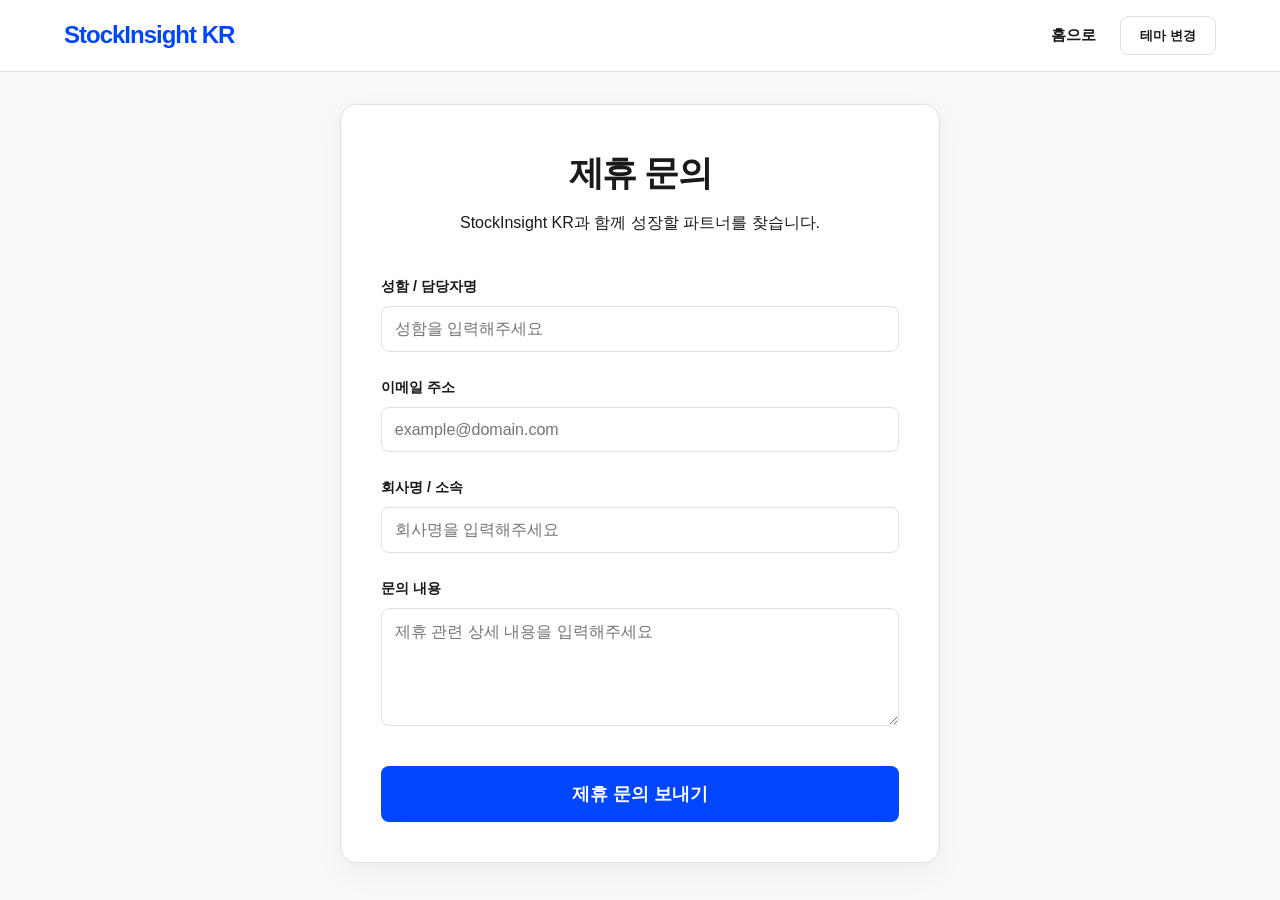
==== partnership.html @ 1f344f00 "Add partnership inquiry page with Formspree integration" ====
<!doctype html>
<html lang="ko">
<head>
  <meta charset="UTF-8" />
  <meta name="viewport" content="width=device-width, initial-scale=1.0" />
  <title>제휴 문의 - StockInsight KR</title>
  <link href='/style.css' rel='stylesheet'>
</head>
<body class="light-mode">
  <nav class="navbar">
    <div class="logo"><a href="/" style="text-decoration: none; color: inherit;">StockInsight KR</a></div>
    <div class="nav-controls">
      <a href="/" class="nav-link">홈으로</a>
      <button id="theme-toggle">테마 변경</button>
    </div>
  </nav>

  <main class="container">
    <section class="form-container">
      <header class="dashboard-header">
        <h1>제휴 문의</h1>
        <p>StockInsight KR과 함께 성장할 파트너를 찾습니다.</p>
      </header>

      <form action="https://formspree.io/f/mjgaybdr" method="POST" class="partnership-form">
        <div class="form-group">
          <label for="name">성함 / 담당자명</label>
          <input type="text" id="name" name="name" placeholder="성함을 입력해주세요" required>
        </div>

        <div class="form-group">
          <label for="email">이메일 주소</label>
          <input type="email" id="email" name="_replyto" placeholder="example@domain.com" required>
        </div>

        <div class="form-group">
          <label for="company">회사명 / 소속</label>
          <input type="text" id="company" name="company" placeholder="회사명을 입력해주세요">
        </div>

        <div class="form-group">
          <label for="message">문의 내용</label>
          <textarea id="message" name="message" rows="5" placeholder="제휴 관련 상세 내용을 입력해주세요" required></textarea>
        </div>

        <!-- Formspree hidden fields -->
        <input type="hidden" name="_subject" value="새로운 제휴 문의가 접수되었습니다!">
        
        <button type="submit" class="submit-btn">제휴 문의 보내기</button>
      </form>
    </section>
  </main>

  <script defer type="text/javascript" src="/main.js"></script>
</body>
</html>
---- style.css ----
:root {
  --bg-color: #f8f9fa;
  --surface-color: #ffffff;
  --text-primary: #1a1a1a;
  --text-secondary: #666666;
  --accent-color: #0046ff;
  --border-color: #e0e0e0;
  --positive-color: #e63946;
  --negative-color: #457b9d;
  --neutral-color: #7f8c8d;
  --input-bg: #ffffff;
}

body.dark-mode {
  --bg-color: #121212;
  --surface-color: #1e1e1e;
  --text-primary: #e0e0e0;
  --text-secondary: #aaaaaa;
  --accent-color: #4d82ff;
  --border-color: #333333;
  --input-bg: #2d2d2d;
}

* {
  box-sizing: border-box;
  margin: 0;
  padding: 0;
}

body {
  font-family: 'Pretendard', -apple-system, BlinkMacSystemFont, 'Segoe UI', Roboto, sans-serif;
  background-color: var(--bg-color);
  color: var(--text-primary);
  line-height: 1.6;
  transition: background-color 0.3s, color 0.3s;
}

.navbar {
  display: flex;
  justify-content: space-between;
  align-items: center;
  padding: 1rem 5%;
  background-color: var(--surface-color);
  border-bottom: 1px solid var(--border-color);
  position: sticky;
  top: 0;
  z-index: 100;
}

.logo {
  font-size: 1.5rem;
  font-weight: 800;
  color: var(--accent-color);
  letter-spacing: -1px;
}

.nav-controls {
  display: flex;
  align-items: center;
  gap: 1.5rem;
}

.nav-link {
  color: var(--text-primary);
  text-decoration: none;
  font-weight: 600;
  font-size: 0.95rem;
}

.nav-link:hover {
  color: var(--accent-color);
}

button, .submit-btn {
  padding: 0.6rem 1.2rem;
  border-radius: 8px;
  border: 1px solid var(--border-color);
  background-color: var(--surface-color);
  color: var(--text-primary);
  cursor: pointer;
  font-weight: 600;
  transition: all 0.2s;
}

button:hover, .submit-btn:hover {
  background-color: var(--accent-color);
  color: white;
  border-color: var(--accent-color);
}

.container {
  max-width: 1200px;
  margin: 2rem auto;
  padding: 0 5%;
}

.dashboard-header {
  margin-bottom: 2.5rem;
  text-align: center;
}

.dashboard-header h1 {
  font-size: 2.2rem;
  margin-bottom: 0.5rem;
  letter-spacing: -1.5px;
}

#current-date {
  color: var(--text-secondary);
  font-weight: 500;
}

.news-grid {
  display: grid;
  grid-template-columns: repeat(auto-fill, minmax(350px, 1fr));
  gap: 1.5rem;
}

.news-card {
  background-color: var(--surface-color);
  border: 1px solid var(--border-color);
  border-radius: 12px;
  padding: 1.5rem;
  display: flex;
  flex-direction: column;
  box-shadow: 0 4px 6px rgba(0,0,0,0.02);
  transition: transform 0.2s, box-shadow 0.2s;
}

.news-card:hover {
  transform: translateY(-5px);
  box-shadow: 0 10px 20px rgba(0,0,0,0.05);
}

.news-badge {
  display: inline-block;
  padding: 0.2rem 0.6rem;
  border-radius: 4px;
  font-size: 0.75rem;
  font-weight: 700;
  margin-bottom: 0.8rem;
  text-transform: uppercase;
}

.badge-finance { background-color: #e1f5fe; color: #01579b; }
.badge-tech { background-color: #ede7f6; color: #4527a0; }
.badge-global { background-color: #f1f8e9; color: #33691e; }

.news-card h3 {
  font-size: 1.25rem;
  margin-bottom: 0.8rem;
  line-height: 1.4;
  letter-spacing: -0.5px;
}

.news-summary {
  font-size: 0.95rem;
  color: var(--text-secondary);
  margin-bottom: 1.5rem;
  flex-grow: 1;
}

.impact-box {
  border-top: 1px dashed var(--border-color);
  padding-top: 1rem;
}

.impact-header {
  display: flex;
  justify-content: space-between;
  align-items: center;
  margin-bottom: 0.8rem;
  font-size: 0.85rem;
  font-weight: 700;
}

.impact-status {
  padding: 2px 8px;
  border-radius: 20px;
}

.status-positive { background-color: rgba(230, 57, 70, 0.1); color: var(--positive-color); }
.status-negative { background-color: rgba(69, 123, 157, 0.1); color: var(--negative-color); }
.status-neutral { background-color: rgba(127, 140, 141, 0.1); color: var(--neutral-color); }

.stocks-list {
  display: flex;
  flex-wrap: wrap;
  gap: 0.5rem;
}

.stock-tag {
  font-size: 0.8rem;
  padding: 4px 10px;
  background-color: var(--bg-color);
  border: 1px solid var(--border-color);
  border-radius: 4px;
  font-weight: 600;
}

/* Form Styles */
.form-container {
  max-width: 600px;
  margin: 0 auto;
  background-color: var(--surface-color);
  padding: 2.5rem;
  border-radius: 16px;
  border: 1px solid var(--border-color);
  box-shadow: 0 10px 30px rgba(0,0,0,0.05);
}

.partnership-form {
  display: flex;
  flex-direction: column;
  gap: 1.5rem;
}

.form-group {
  display: flex;
  flex-direction: column;
  gap: 0.5rem;
}

.form-group label {
  font-size: 0.9rem;
  font-weight: 700;
  color: var(--text-primary);
}

.form-group input, .form-group textarea {
  padding: 0.8rem;
  border-radius: 8px;
  border: 1px solid var(--border-color);
  background-color: var(--input-bg);
  color: var(--text-primary);
  font-family: inherit;
  font-size: 1rem;
  transition: border-color 0.2s;
}

.form-group input:focus, .form-group textarea:focus {
  outline: none;
  border-color: var(--accent-color);
}

.submit-btn {
  margin-top: 1rem;
  background-color: var(--accent-color);
  color: white;
  border: none;
  padding: 1rem;
  font-size: 1.1rem;
}

@media (max-width: 600px) {
  .news-grid {
    grid-template-columns: 1fr;
  }
  .form-container {
    padding: 1.5rem;
  }
}
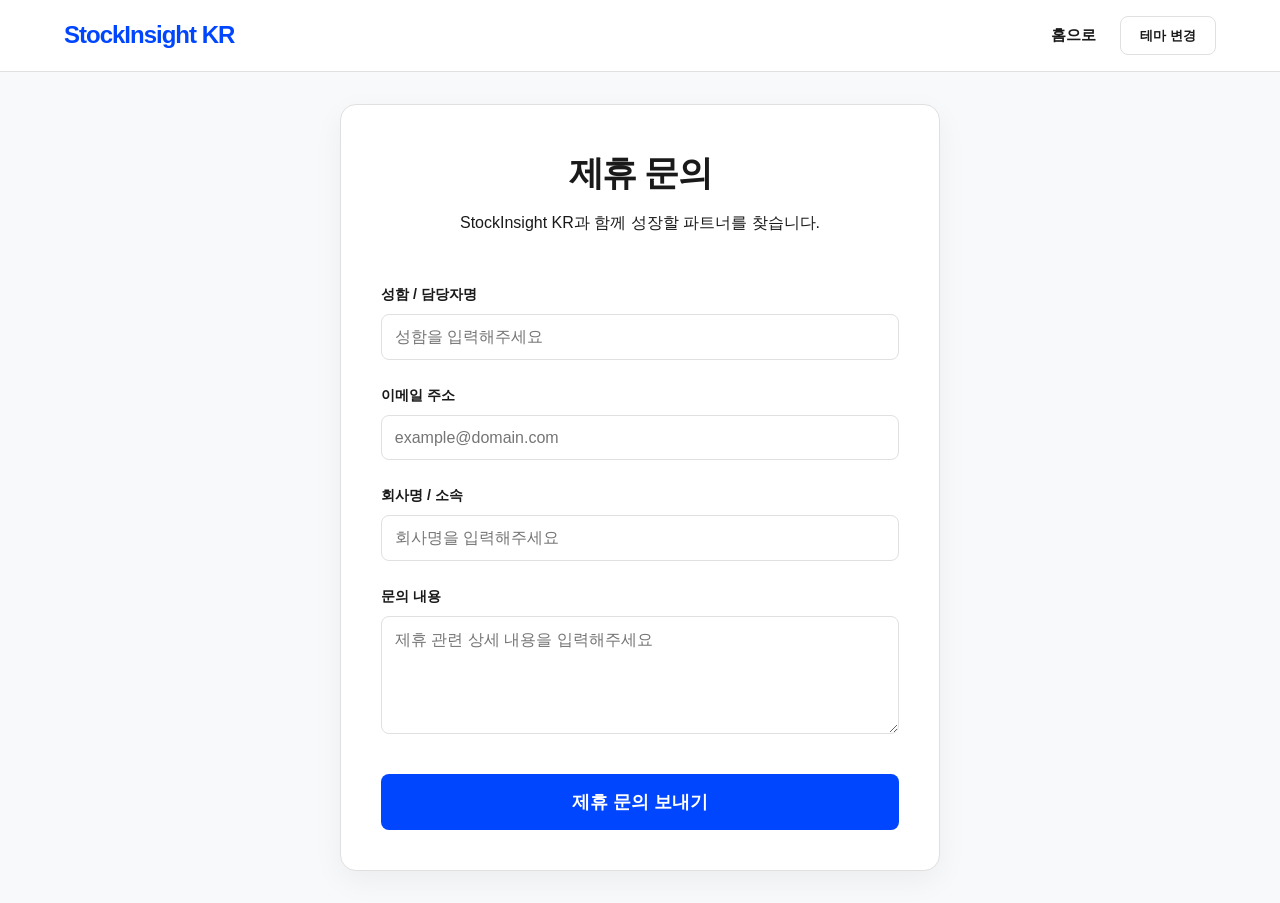
==== commit 74b72e28: "Add Google AdSense scripts and ads.txt file" ====
--- a/partnership.html
+++ b/partnership.html
@@ -4,6 +4,8 @@
   <meta charset="UTF-8" />
   <meta name="viewport" content="width=device-width, initial-scale=1.0" />
   <title>제휴 문의 - StockInsight KR</title>
+  <script async src="https://pagead2.googlesyndication.com/pagead/js/adsbygoogle.js?client=ca-pub-9229217385429689"
+     crossorigin="anonymous"></script>
   <link href='/style.css' rel='stylesheet'>
 </head>
 <body class="light-mode">
--- a/style.css
+++ b/style.css
@@ -95,8 +95,17 @@
 }
 
 .dashboard-header {
-  margin-bottom: 2.5rem;
+  margin-bottom: 3rem;
   text-align: center;
+}
+
+.section-title {
+  font-size: 1.5rem;
+  font-weight: 800;
+  margin-bottom: 1.5rem;
+  padding-left: 0.75rem;
+  border-left: 5px solid var(--accent-color);
+  letter-spacing: -1px;
 }
 
 .dashboard-header h1 {
@@ -109,14 +118,39 @@
   color: var(--text-secondary);
   font-weight: 500;
 }
-
 .news-grid {
-  display: grid;
-  grid-template-columns: repeat(auto-fill, minmax(350px, 1fr));
+  display: flex;
+  overflow-x: auto;
   gap: 1.5rem;
+  padding: 1rem 0.5rem 1.5rem 0.5rem; /* Bottom padding for scrollbar */
+  scroll-snap-type: x mandatory;
+  -webkit-overflow-scrolling: touch;
+}
+
+/* Styled scrollbar for a better "bar" look */
+.news-grid::-webkit-scrollbar {
+  display: block;
+  height: 6px;
+}
+
+.news-grid::-webkit-scrollbar-track {
+  background: var(--border-color);
+  border-radius: 10px;
+}
+
+.news-grid::-webkit-scrollbar-thumb {
+  background: var(--accent-color);
+  border-radius: 10px;
+}
+
+.news-grid::-webkit-scrollbar-thumb:hover {
+  background: #0036cc;
 }
 
 .news-card {
+...
+
+  flex: 0 0 350px; /* Fixed width for horizontal scroll */
   background-color: var(--surface-color);
   border: 1px solid var(--border-color);
   border-radius: 12px;
@@ -125,6 +159,7 @@
   flex-direction: column;
   box-shadow: 0 4px 6px rgba(0,0,0,0.02);
   transition: transform 0.2s, box-shadow 0.2s;
+  scroll-snap-align: start;
 }
 
 .news-card:hover {
@@ -252,6 +287,13 @@
   font-size: 1.1rem;
 }
 
+/* Comments Section */
+.comments-section {
+  margin-top: 4rem;
+  padding-top: 2rem;
+  border-top: 1px solid var(--border-color);
+}
+
 @media (max-width: 600px) {
   .news-grid {
     grid-template-columns: 1fr;
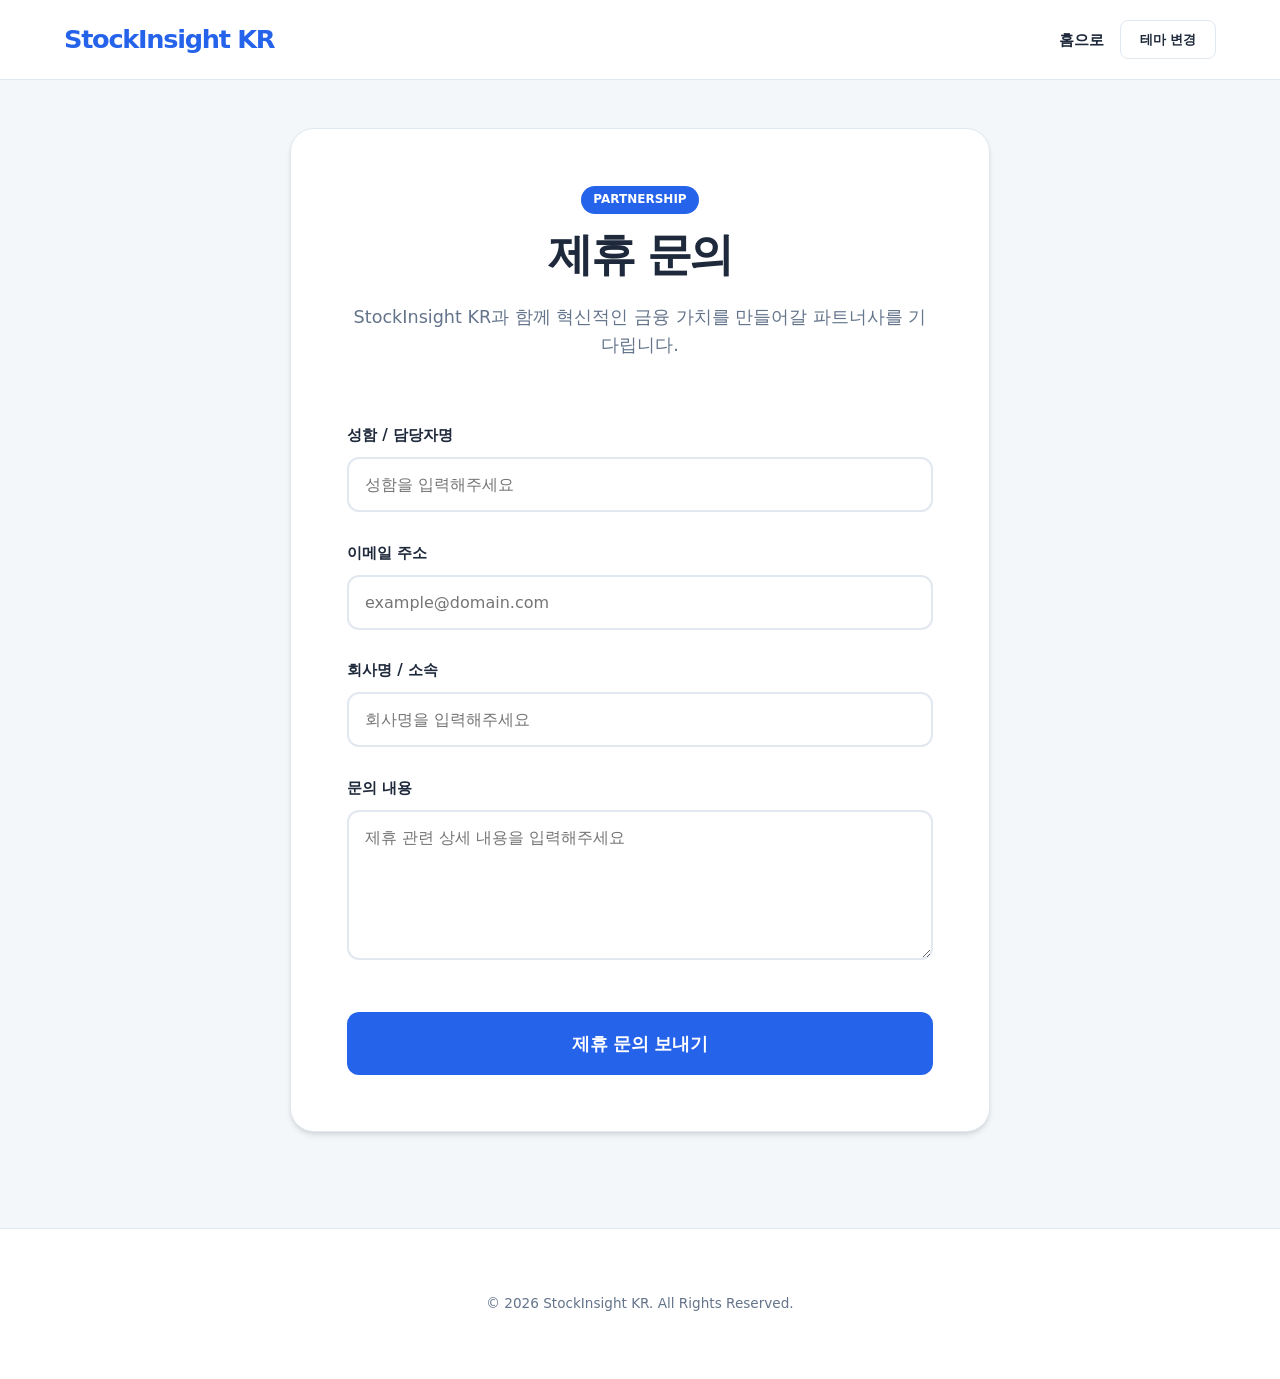
==== commit 68499416: "Add privacy policy, terms of service pages and revamp partnership form UI" ====
--- a/partnership.html
+++ b/partnership.html
@@ -3,9 +3,8 @@
 <head>
   <meta charset="UTF-8" />
   <meta name="viewport" content="width=device-width, initial-scale=1.0" />
-  <title>제휴 문의 - StockInsight KR</title>
-  <script async src="https://pagead2.googlesyndication.com/pagead/js/adsbygoogle.js?client=ca-pub-9229217385429689"
-     crossorigin="anonymous"></script>
+  <title>제휴 문의 | StockInsight KR</title>
+  <script async src="https://pagead2.googlesyndication.com/pagead/js/adsbygoogle.js?client=ca-pub-9229217385429689" crossorigin="anonymous"></script>
   <link href='/style.css' rel='stylesheet'>
 </head>
 <body class="light-mode">
@@ -20,8 +19,9 @@
   <main class="container">
     <section class="form-container">
       <header class="dashboard-header">
+        <div class="badge-main">PARTNERSHIP</div>
         <h1>제휴 문의</h1>
-        <p>StockInsight KR과 함께 성장할 파트너를 찾습니다.</p>
+        <p class="intro-text">StockInsight KR과 함께 혁신적인 금융 가치를 만들어갈 파트너사를 기다립니다.</p>
       </header>
 
       <form action="https://formspree.io/f/mjgaybdr" method="POST" class="partnership-form">
@@ -42,10 +42,9 @@
 
         <div class="form-group">
           <label for="message">문의 내용</label>
-          <textarea id="message" name="message" rows="5" placeholder="제휴 관련 상세 내용을 입력해주세요" required></textarea>
+          <textarea id="message" name="message" rows="6" placeholder="제휴 관련 상세 내용을 입력해주세요" required></textarea>
         </div>
 
-        <!-- Formspree hidden fields -->
         <input type="hidden" name="_subject" value="새로운 제휴 문의가 접수되었습니다!">
         
         <button type="submit" class="submit-btn">제휴 문의 보내기</button>
@@ -53,6 +52,12 @@
     </section>
   </main>
 
+  <footer class="footer">
+    <div class="footer-content">
+      <p class="copyright">&copy; 2026 StockInsight KR. All Rights Reserved.</p>
+    </div>
+  </footer>
+
   <script defer type="text/javascript" src="/main.js"></script>
 </body>
 </html>
--- a/style.css
+++ b/style.css
@@ -1,24 +1,27 @@
 :root {
-  --bg-color: #f8f9fa;
+  --bg-color: #f4f7f9;
   --surface-color: #ffffff;
-  --text-primary: #1a1a1a;
-  --text-secondary: #666666;
-  --accent-color: #0046ff;
-  --border-color: #e0e0e0;
-  --positive-color: #e63946;
-  --negative-color: #457b9d;
-  --neutral-color: #7f8c8d;
+  --text-primary: #1e293b;
+  --text-secondary: #64748b;
+  --accent-color: #2563eb;
+  --accent-hover: #1d4ed8;
+  --border-color: #e2e8f0;
+  --positive-color: #ef4444;
+  --negative-color: #3b82f6;
+  --neutral-color: #94a3b8;
   --input-bg: #ffffff;
+  --shadow: 0 4px 6px -1px rgb(0 0 0 / 0.1), 0 2px 4px -2px rgb(0 0 0 / 0.1);
 }
 
 body.dark-mode {
-  --bg-color: #121212;
-  --surface-color: #1e1e1e;
-  --text-primary: #e0e0e0;
-  --text-secondary: #aaaaaa;
-  --accent-color: #4d82ff;
-  --border-color: #333333;
-  --input-bg: #2d2d2d;
+  --bg-color: #0f172a;
+  --surface-color: #1e293b;
+  --text-primary: #f1f5f9;
+  --text-secondary: #94a3b8;
+  --accent-color: #3b82f6;
+  --accent-hover: #60a5fa;
+  --border-color: #334155;
+  --input-bg: #0f172a;
 }
 
 * {
@@ -28,50 +31,51 @@
 }
 
 body {
-  font-family: 'Pretendard', -apple-system, BlinkMacSystemFont, 'Segoe UI', Roboto, sans-serif;
+  font-family: 'Pretendard Variable', -apple-system, BlinkMacSystemFont, system-ui, Roboto, sans-serif;
   background-color: var(--bg-color);
   color: var(--text-primary);
   line-height: 1.6;
-  transition: background-color 0.3s, color 0.3s;
+  transition: background-color 0.3s ease;
+  overflow-x: hidden;
 }
 
 .navbar {
   display: flex;
   justify-content: space-between;
   align-items: center;
-  padding: 1rem 5%;
+  padding: 1.2rem 5%;
   background-color: var(--surface-color);
   border-bottom: 1px solid var(--border-color);
   position: sticky;
   top: 0;
-  z-index: 100;
+  z-index: 1000;
+  backdrop-filter: blur(8px);
 }
 
 .logo {
-  font-size: 1.5rem;
-  font-weight: 800;
+  font-size: 1.6rem;
+  font-weight: 900;
   color: var(--accent-color);
-  letter-spacing: -1px;
+  letter-spacing: -0.05em;
 }
 
 .nav-controls {
   display: flex;
   align-items: center;
-  gap: 1.5rem;
+  gap: 1rem;
 }
 
 .nav-link {
   color: var(--text-primary);
   text-decoration: none;
-  font-weight: 600;
+  font-weight: 700;
   font-size: 0.95rem;
-}
-
-.nav-link:hover {
-  color: var(--accent-color);
-}
-
-button, .submit-btn {
+  transition: color 0.2s;
+}
+
+.nav-link:hover { color: var(--accent-color); }
+
+button {
   padding: 0.6rem 1.2rem;
   border-radius: 8px;
   border: 1px solid var(--border-color);
@@ -82,7 +86,7 @@
   transition: all 0.2s;
 }
 
-button:hover, .submit-btn:hover {
+button:hover {
   background-color: var(--accent-color);
   color: white;
   border-color: var(--accent-color);
@@ -90,187 +94,199 @@
 
 .container {
   max-width: 1200px;
-  margin: 2rem auto;
+  margin: 3rem auto;
   padding: 0 5%;
 }
 
 .dashboard-header {
-  margin-bottom: 3rem;
+  margin-bottom: 4rem;
   text-align: center;
 }
 
+.badge-main {
+  display: inline-block;
+  padding: 0.25rem 0.75rem;
+  background-color: var(--accent-color);
+  color: white;
+  border-radius: 50px;
+  font-size: 0.75rem;
+  font-weight: 800;
+  margin-bottom: 1rem;
+}
+
+.dashboard-header h1 {
+  font-size: 2.8rem;
+  font-weight: 900;
+  margin-bottom: 0.8rem;
+  letter-spacing: -0.05em;
+  line-height: 1.1;
+}
+
+.intro-text {
+  max-width: 700px;
+  margin: 1.5rem auto;
+  color: var(--text-secondary);
+  font-size: 1.1rem;
+  font-weight: 500;
+}
+
 .section-title {
-  font-size: 1.5rem;
-  font-weight: 800;
-  margin-bottom: 1.5rem;
-  padding-left: 0.75rem;
-  border-left: 5px solid var(--accent-color);
-  letter-spacing: -1px;
-}
-
-.dashboard-header h1 {
-  font-size: 2.2rem;
+  font-size: 1.8rem;
+  font-weight: 800;
   margin-bottom: 0.5rem;
-  letter-spacing: -1.5px;
-}
-
-#current-date {
-  color: var(--text-secondary);
+  letter-spacing: -0.03em;
+}
+
+.section-desc {
+  color: var(--text-secondary);
+  margin-bottom: 2rem;
   font-weight: 500;
 }
+
 .news-grid {
   display: flex;
   overflow-x: auto;
   gap: 1.5rem;
-  padding: 1rem 0.5rem 1.5rem 0.5rem; /* Bottom padding for scrollbar */
+  padding: 1rem 0.5rem 2rem;
   scroll-snap-type: x mandatory;
-  -webkit-overflow-scrolling: touch;
-}
-
-/* Styled scrollbar for a better "bar" look */
-.news-grid::-webkit-scrollbar {
-  display: block;
-  height: 6px;
-}
-
-.news-grid::-webkit-scrollbar-track {
-  background: var(--border-color);
-  border-radius: 10px;
-}
-
-.news-grid::-webkit-scrollbar-thumb {
-  background: var(--accent-color);
-  border-radius: 10px;
-}
-
-.news-grid::-webkit-scrollbar-thumb:hover {
-  background: #0036cc;
-}
+}
+
+.news-grid::-webkit-scrollbar { height: 8px; }
+.news-grid::-webkit-scrollbar-track { background: var(--border-color); border-radius: 10px; }
+.news-grid::-webkit-scrollbar-thumb { background: var(--accent-color); border-radius: 10px; }
 
 .news-card {
-...
-
-  flex: 0 0 350px; /* Fixed width for horizontal scroll */
+  flex: 0 0 380px;
   background-color: var(--surface-color);
   border: 1px solid var(--border-color);
+  border-radius: 16px;
+  padding: 2rem;
+  display: flex;
+  flex-direction: column;
+  box-shadow: var(--shadow);
+  transition: transform 0.3s ease, box-shadow 0.3s ease;
+  scroll-snap-align: start;
+}
+
+.news-card:hover {
+  transform: translateY(-8px);
+  box-shadow: 0 20px 25px -5px rgb(0 0 0 / 0.1);
+}
+
+.news-card h3 {
+  font-size: 1.4rem;
+  font-weight: 800;
+  margin-bottom: 1rem;
+  line-height: 1.3;
+}
+
+.news-summary {
+  font-size: 1rem;
+  color: var(--text-secondary);
+  margin-bottom: 2rem;
+  flex-grow: 1;
+}
+
+.impact-box {
+  background-color: var(--bg-color);
+  padding: 1.2rem;
   border-radius: 12px;
-  padding: 1.5rem;
-  display: flex;
-  flex-direction: column;
-  box-shadow: 0 4px 6px rgba(0,0,0,0.02);
-  transition: transform 0.2s, box-shadow 0.2s;
-  scroll-snap-align: start;
-}
-
-.news-card:hover {
-  transform: translateY(-5px);
-  box-shadow: 0 10px 20px rgba(0,0,0,0.05);
-}
-
-.news-badge {
-  display: inline-block;
-  padding: 0.2rem 0.6rem;
-  border-radius: 4px;
-  font-size: 0.75rem;
-  font-weight: 700;
-  margin-bottom: 0.8rem;
-  text-transform: uppercase;
-}
-
-.badge-finance { background-color: #e1f5fe; color: #01579b; }
-.badge-tech { background-color: #ede7f6; color: #4527a0; }
-.badge-global { background-color: #f1f8e9; color: #33691e; }
-
-.news-card h3 {
-  font-size: 1.25rem;
-  margin-bottom: 0.8rem;
-  line-height: 1.4;
-  letter-spacing: -0.5px;
-}
-
-.news-summary {
-  font-size: 0.95rem;
-  color: var(--text-secondary);
-  margin-bottom: 1.5rem;
-  flex-grow: 1;
-}
-
-.impact-box {
-  border-top: 1px dashed var(--border-color);
-  padding-top: 1rem;
 }
 
 .impact-header {
   display: flex;
   justify-content: space-between;
   align-items: center;
-  margin-bottom: 0.8rem;
+  margin-bottom: 1rem;
+  font-weight: 800;
+  font-size: 0.9rem;
+}
+
+.impact-status {
+  padding: 0.25rem 0.75rem;
+  border-radius: 50px;
+  font-size: 0.8rem;
+}
+
+.status-positive { background-color: #fee2e2; color: #ef4444; }
+.status-negative { background-color: #dbeafe; color: #3b82f6; }
+.status-neutral { background-color: #f1f5f9; color: #64748b; }
+
+.stocks-list { display: flex; flex-wrap: wrap; gap: 0.5rem; }
+.stock-tag {
+  background-color: var(--surface-color);
+  border: 1px solid var(--border-color);
+  padding: 0.2rem 0.6rem;
+  border-radius: 6px;
   font-size: 0.85rem;
   font-weight: 700;
 }
 
-.impact-status {
-  padding: 2px 8px;
+/* Policy Page Styles */
+.policy-container {
+  max-width: 800px;
+  margin: 0 auto;
+  background-color: var(--surface-color);
+  padding: 3rem;
   border-radius: 20px;
-}
-
-.status-positive { background-color: rgba(230, 57, 70, 0.1); color: var(--positive-color); }
-.status-negative { background-color: rgba(69, 123, 157, 0.1); color: var(--negative-color); }
-.status-neutral { background-color: rgba(127, 140, 141, 0.1); color: var(--neutral-color); }
-
-.stocks-list {
-  display: flex;
-  flex-wrap: wrap;
-  gap: 0.5rem;
-}
-
-.stock-tag {
-  font-size: 0.8rem;
-  padding: 4px 10px;
-  background-color: var(--bg-color);
-  border: 1px solid var(--border-color);
-  border-radius: 4px;
-  font-weight: 600;
+  box-shadow: var(--shadow);
+  text-align: left;
+}
+
+.policy-content h3 {
+  margin: 2rem 0 1rem;
+  font-size: 1.25rem;
+  font-weight: 800;
+  color: var(--accent-color);
+}
+
+.policy-content p, .policy-content li {
+  color: var(--text-secondary);
+  margin-bottom: 1rem;
+  font-size: 1rem;
+}
+
+.policy-content ul {
+  padding-left: 1.5rem;
+  margin-bottom: 1.5rem;
 }
 
 /* Form Styles */
 .form-container {
-  max-width: 600px;
+  max-width: 700px;
   margin: 0 auto;
   background-color: var(--surface-color);
-  padding: 2.5rem;
-  border-radius: 16px;
+  padding: 3.5rem;
+  border-radius: 24px;
   border: 1px solid var(--border-color);
-  box-shadow: 0 10px 30px rgba(0,0,0,0.05);
+  box-shadow: var(--shadow);
 }
 
 .partnership-form {
   display: flex;
   flex-direction: column;
-  gap: 1.5rem;
-}
-
-.form-group {
-  display: flex;
-  flex-direction: column;
-  gap: 0.5rem;
+  gap: 1.8rem;
+  text-align: left;
 }
 
 .form-group label {
-  font-size: 0.9rem;
-  font-weight: 700;
+  display: block;
+  font-size: 0.95rem;
+  font-weight: 800;
+  margin-bottom: 0.6rem;
   color: var(--text-primary);
 }
 
 .form-group input, .form-group textarea {
-  padding: 0.8rem;
-  border-radius: 8px;
-  border: 1px solid var(--border-color);
+  width: 100%;
+  padding: 1rem;
+  border-radius: 12px;
+  border: 2px solid var(--border-color);
   background-color: var(--input-bg);
   color: var(--text-primary);
   font-family: inherit;
   font-size: 1rem;
-  transition: border-color 0.2s;
+  transition: all 0.2s;
 }
 
 .form-group input:focus, .form-group textarea:focus {
@@ -283,22 +299,70 @@
   background-color: var(--accent-color);
   color: white;
   border: none;
-  padding: 1rem;
+  padding: 1.2rem;
+  border-radius: 12px;
   font-size: 1.1rem;
-}
-
-/* Comments Section */
-.comments-section {
-  margin-top: 4rem;
-  padding-top: 2rem;
+  font-weight: 800;
+  cursor: pointer;
+  transition: all 0.2s;
+}
+
+.submit-btn:hover {
+  background-color: var(--accent-hover);
+  transform: translateY(-2px);
+}
+
+/* Footer */
+.footer {
+  background-color: var(--surface-color);
   border-top: 1px solid var(--border-color);
-}
-
-@media (max-width: 600px) {
-  .news-grid {
-    grid-template-columns: 1fr;
-  }
-  .form-container {
-    padding: 1.5rem;
-  }
-}
+  padding: 4rem 5%;
+  margin-top: 6rem;
+}
+
+.footer-content {
+  max-width: 1200px;
+  margin: 0 auto;
+  text-align: center;
+}
+
+.footer-logo {
+  font-size: 1.4rem;
+  font-weight: 900;
+  color: var(--accent-color);
+  margin-bottom: 1.5rem;
+}
+
+.footer-disclaimer {
+  max-width: 800px;
+  margin: 0 auto 2rem;
+  font-size: 0.85rem;
+  color: var(--text-secondary);
+  line-height: 1.8;
+}
+
+.footer-links {
+  display: flex;
+  justify-content: center;
+  gap: 2rem;
+  margin-bottom: 2rem;
+}
+
+.footer-links a {
+  color: var(--text-primary);
+  text-decoration: none;
+  font-weight: 600;
+  font-size: 0.9rem;
+}
+
+.copyright {
+  font-size: 0.85rem;
+  color: var(--text-secondary);
+}
+
+@media (max-width: 768px) {
+  .news-card { flex: 0 0 300px; }
+  .dashboard-header h1 { font-size: 2rem; }
+  .footer-links { flex-direction: column; gap: 1rem; }
+  .policy-container, .form-container { padding: 2rem 1.5rem; }
+}
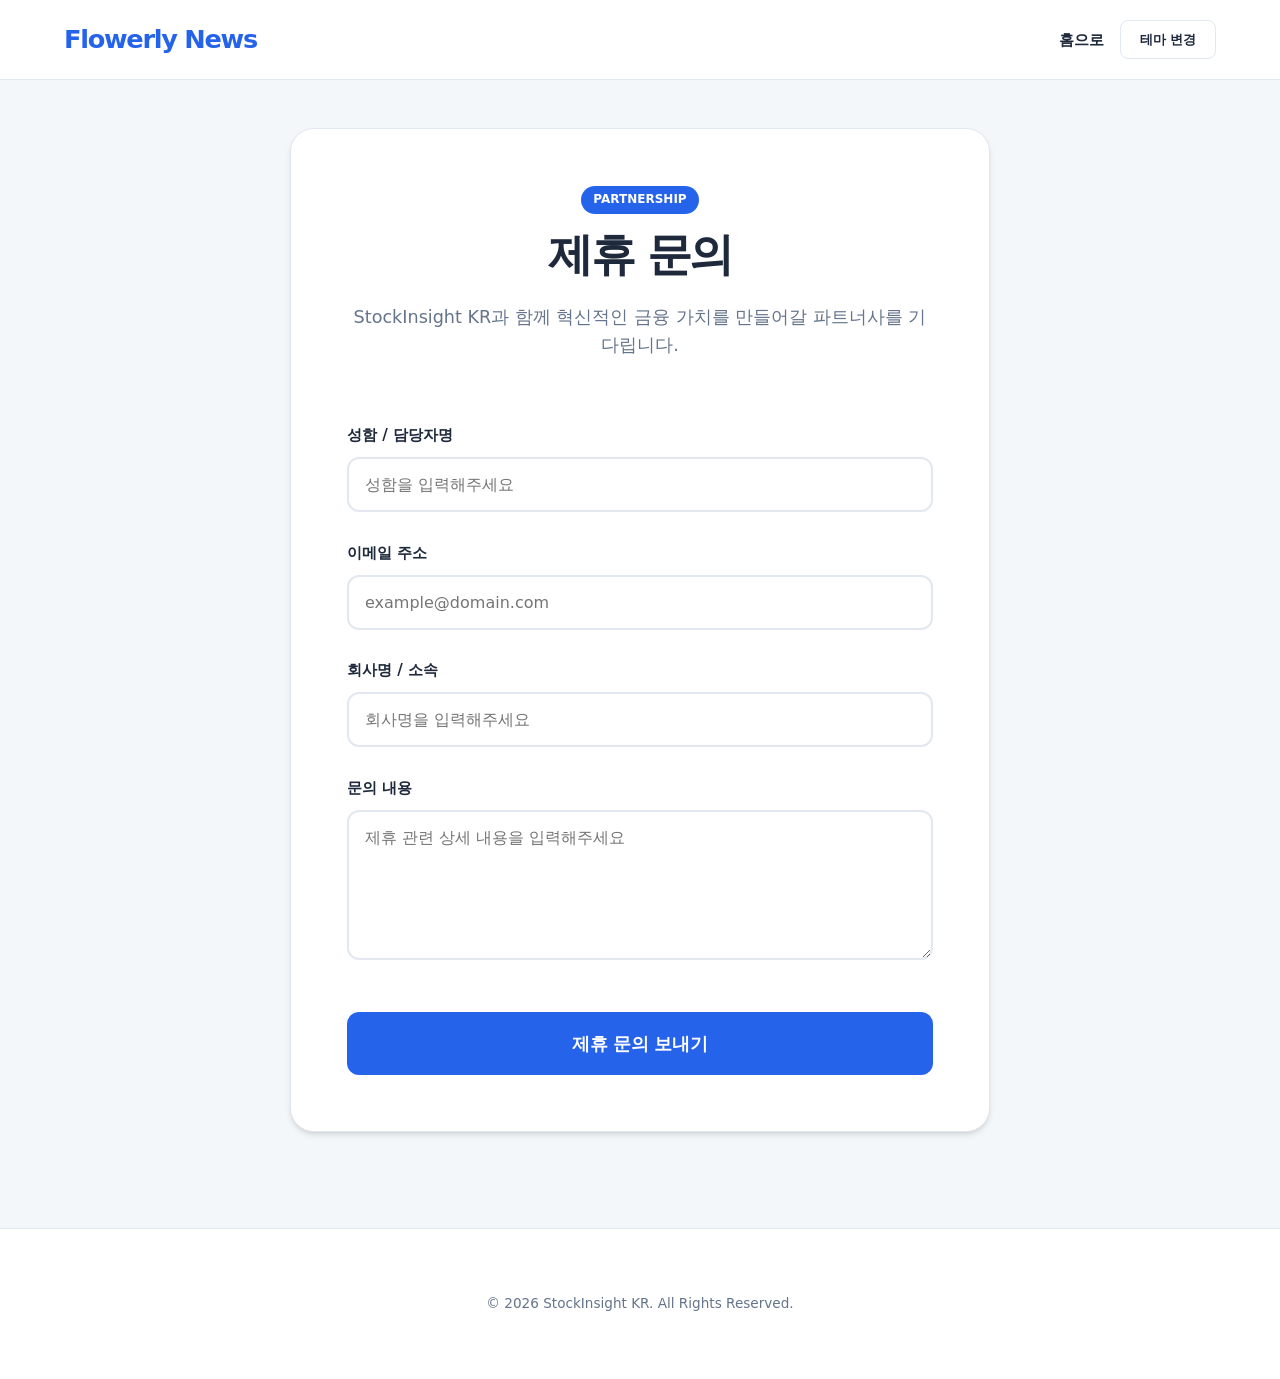
==== commit d9047cd2: "Update site name to Flowerly News, add favicon.jpg, and implement 9AM 30-item news rotation system" ====
--- a/partnership.html
+++ b/partnership.html
@@ -5,11 +5,27 @@
   <meta name="viewport" content="width=device-width, initial-scale=1.0" />
   <title>제휴 문의 | StockInsight KR</title>
   <script async src="https://pagead2.googlesyndication.com/pagead/js/adsbygoogle.js?client=ca-pub-9229217385429689" crossorigin="anonymous"></script>
+  <!-- Google tag (gtag.js) -->
+  <script async src="https://www.googletagmanager.com/gtag/js?id=G-36QESVDLHY"></script>
+  <script>
+    window.dataLayer = window.dataLayer || [];
+    function gtag(){dataLayer.push(arguments);}
+    gtag('js', new Date());
+
+    gtag('config', 'G-36QESVDLHY');
+  </script>
+  <script type="text/javascript">
+    (function(c,l,a,r,i,t,y){
+        c[a]=c[a]||function(){(c[a].q=c[a].q||[]).push(arguments)};
+        t=l.createElement(r);t.async=1;t.src="https://www.clarity.ms/tag/"+i;
+        y=l.getElementsByTagName(r)[0];y.parentNode.insertBefore(t,y);
+    })(window, document, "clarity", "script", "vtfjpdug32");
+  </script>
   <link href='/style.css' rel='stylesheet'>
 </head>
 <body class="light-mode">
   <nav class="navbar">
-    <div class="logo"><a href="/" style="text-decoration: none; color: inherit;">StockInsight KR</a></div>
+    <div class="logo"><a href="/" style="text-decoration: none; color: inherit;">Flowerly News</a></div>
     <div class="nav-controls">
       <a href="/" class="nav-link">홈으로</a>
       <button id="theme-toggle">테마 변경</button>
